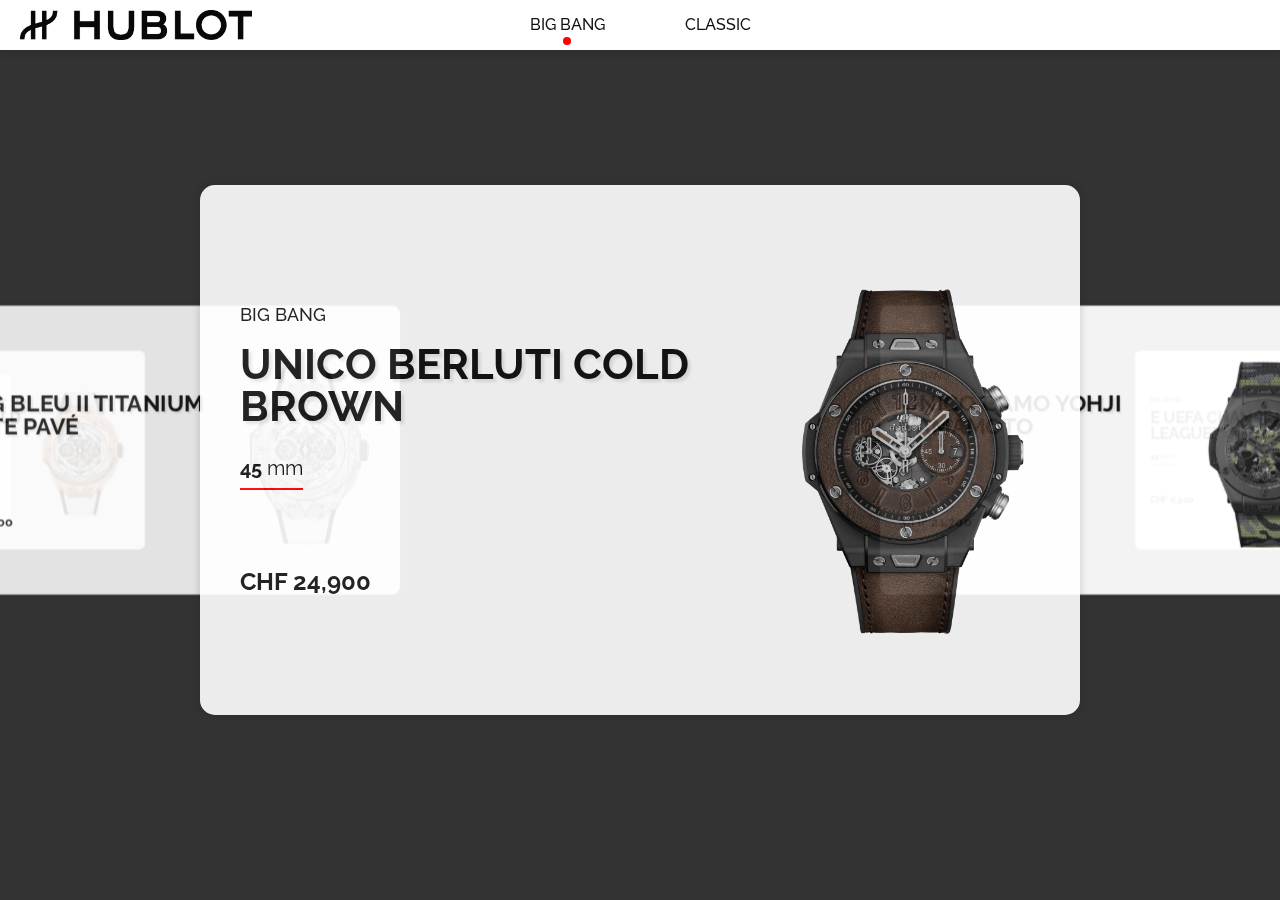
==== html/index02.html @ f22356ae "다른 버전 추가" ====
<!DOCTYPE html>
<html lang="ko">
  <head>
    <meta charset="UTF-8" />
    <meta http-equiv="X-UA-Compatible" content="IE=edge" />
    <meta name="viewport" content="width=device-width, initial-scale=1.0" />
    <title>&#128148;&#128148;&#128148;Hi~~ Clock Gallery</title>
    <link rel="preconnect" href="https://fonts.googleapis.com" />
    <link rel="preconnect" href="https://fonts.gstatic.com" crossorigin />
    <link href="https://fonts.googleapis.com/css2?family=Noto+Sans+KR:wght@100;300;400;500;700;900&family=Raleway:wght@100;200;300;400;500;600;700;800;900&display=swap" rel="stylesheet" />
    <link href="https://fonts.googleapis.com/icon?family=Material+Icons" rel="stylesheet" />
    <link rel="stylesheet" href="../css/reset.css" />
    <link rel="stylesheet" href="../css/common.css" />
    <link rel="stylesheet" href="../css/splitting.css" />
    <link rel="stylesheet" href="../css/swiper-bundle.css" />
    <link rel="stylesheet" href="../css/fullpage.css" />
    <link rel="stylesheet" href="../css/layout.css" />
    <link rel="stylesheet" href="../css/main02.css" />
    <script src="../js/jquery-3.6.0.min.js"></script>
    <script src="../js/js.cookie.min.js"></script>
    <script src="../js/splitting.min.js"></script>
    <script src="../js/swiper-bundle.min.js"></script>
    <script src="../js/gsap/gsap.min.js"></script>
    <script src="../js/gsap/CSSRulePlugin.min.js"></script>
    <script src="../js/fullpage.min.js"></script>
    <script src="../js/fullpage.extensions.min.js"></script>
    <script src="../js/axios.min.js"></script>
    <script src="../js/main02.js" defer></script>
  </head>
  <body>
    <header id="header">
      <h1 id="logo">
        <a href=""><img src="../images/hublot02/logo.png" alt="" /></a>
      </h1>
      <nav id="gnb">
        <ul>
          <li data-json="../data/bigbang.json" class="selected"><a href="">BIG BANG</a></li>
          <li data-json="../data/classic.json"><a href="">CLASSIC</a></li>
        </ul>
      </nav>
    </header>
    <main id="main">
      <ul class="swiper-wrapper" id="clockList"></ul>
      <!-- <div class="section">
        <div class="info">
          <p class="category">BIG BANG</p>
          <h2 class="title">UNICO BERLUTI COLD BROWN</h2>
          <p class="depth">45MM</p>
          <p class="price">CHF 24,900</p>
        </div>
      </div> -->
    </main>
  </body>
</html>
---- css/common.css ----
.checkbox input { display: none; }

.checkbox input:checked ~ .label:before { background-color: #1dcb5d; border: none; content: "\2713"; color: #fff; text-shadow: 1px 1px 0px #107234,2px 2px 0px #107234,3px 3px 0px #107234,4px 4px 0px #107234,5px 5px 0px #107234,6px 6px 0px #107234,7px 7px 0px #107234,8px 8px 0px #107234,9px 9px 0px #107234,10px 10px 0px #107234;; }

.checkbox .label { display: -webkit-box; display: -ms-flexbox; display: flex; -webkit-box-align: center; -ms-flex-align: center; align-items: center; -webkit-user-select: none; -moz-user-select: none; -ms-user-select: none; user-select: none; }

.checkbox .label:before { content: ""; display: -webkit-box; display: -ms-flexbox; display: flex; -webkit-box-pack: center; -ms-flex-pack: center; justify-content: center; -webkit-box-align: center; -ms-flex-align: center; align-items: center; overflow: hidden; width: 24px; height: 24px; border: 2px solid #333; border-radius: 3px; margin-right: 6px; -webkit-box-sizing: border-box; box-sizing: border-box; }
---- css/splitting.css ----
/* Recommended styles for Splitting */
.splitting .word,
.splitting .char {
  display: inline-block;
}

/* Psuedo-element chars */
.splitting .char {
  position: relative;
}

/**
 * Populate the psuedo elements with the character to allow for expanded effects
 * Set to `display: none` by default; just add `display: block` when you want
 * to use the psuedo elements
 */
.splitting .char::before,
.splitting .char::after {
  content: attr(data-char);
  position: absolute;
  top: 0;
  left: 0;
  visibility: hidden;
  transition: inherit;
  user-select: none;
}

/* Expanded CSS Variables */

.splitting {
  /* The center word index */
  --word-center: calc((var(--word-total) - 1) / 2);

  /* The center character index */
  --char-center: calc((var(--char-total) - 1) / 2);

  /* The center character index */
  --line-center: calc((var(--line-total) - 1) / 2);
}

.splitting .word {
  /* Pecent (0-1) of the word's position */
  --word-percent: calc(var(--word-index) / var(--word-total));

  /* Pecent (0-1) of the line's position */
  --line-percent: calc(var(--line-index) / var(--line-total));
}

.splitting .char {
  /* Percent (0-1) of the char's position */
  --char-percent: calc(var(--char-index) / var(--char-total));

  /* Offset from center, positive & negative */
  --char-offset: calc(var(--char-index) - var(--char-center));

  /* Absolute distance from center, only positive */
  --distance: calc(
     (var(--char-offset) * var(--char-offset)) / var(--char-center)
  );

  /* Distance from center where -1 is the far left, 0 is center, 1 is far right */
  --distance-sine: calc(var(--char-offset) / var(--char-center));

  /* Distance from center where 1 is far left/far right, 0 is center */
  --distance-percent: calc((var(--distance) / var(--char-center)));
}
---- css/fullpage.css ----
/*!
 * fullPage 3.1.2
 * https://github.com/alvarotrigo/fullPage.js
 *
 * @license GPLv3 for open source use only
 * or Fullpage Commercial License for commercial use
 * http://alvarotrigo.com/fullPage/pricing/
 *
 * Copyright (C) 2018 http://alvarotrigo.com/fullPage - A project by Alvaro Trigo
 */
html.fp-enabled,
.fp-enabled body {
  margin: 0;
  padding: 0;
  overflow: hidden;

  /*Avoid flicker on slides transitions for mobile phones #336 */
  -webkit-tap-highlight-color: rgba(0, 0, 0, 0);
}
.fp-section {
  position: relative;
  -webkit-box-sizing: border-box; /* Safari<=5 Android<=3 */
  -moz-box-sizing: border-box; /* <=28 */
  box-sizing: border-box;
}
.fp-slide {
  float: left;
}
.fp-slide,
.fp-slidesContainer {
  height: 100%;
  display: block;
}
.fp-slides {
  z-index: 1;
  height: 100%;
  overflow: hidden;
  position: relative;
  -webkit-transition: all 0.3s ease-out; /* Safari<=6 Android<=4.3 */
  transition: all 0.3s ease-out;
}
.fp-section.fp-table,
.fp-slide.fp-table {
  display: table;
  table-layout: fixed;
  width: 100%;
}
.fp-tableCell {
  display: table-cell;
  vertical-align: middle;
  width: 100%;
  height: 100%;
}
.fp-slidesContainer {
  float: left;
  position: relative;
}
.fp-controlArrow {
  -webkit-user-select: none; /* webkit (safari, chrome) browsers */
  -moz-user-select: none; /* mozilla browsers */
  -khtml-user-select: none; /* webkit (konqueror) browsers */
  -ms-user-select: none; /* IE10+ */
  position: absolute;
  z-index: 4;
  top: 50%;
  cursor: pointer;
  width: 0;
  height: 0;
  border-style: solid;
  margin-top: -38px;
  -webkit-transform: translate3d(0, 0, 0);
  -ms-transform: translate3d(0, 0, 0);
  transform: translate3d(0, 0, 0);
}
.fp-controlArrow.fp-prev {
  left: 15px;
  width: 0;
  border-width: 38.5px 34px 38.5px 0;
  border-color: transparent #fff transparent transparent;
}
.fp-controlArrow.fp-next {
  right: 15px;
  border-width: 38.5px 0 38.5px 34px;
  border-color: transparent transparent transparent #fff;
}
.fp-scrollable {
  overflow: hidden;
  position: relative;
}
.fp-scroller {
  overflow: hidden;
}
.iScrollIndicator {
  border: 0 !important;
}
.fp-notransition {
  -webkit-transition: none !important;
  transition: none !important;
}
#fp-nav {
  position: fixed;
  z-index: 100;
  top: 50%;
  opacity: 1;
  transform: translateY(-50%);
  -ms-transform: translateY(-50%);
  -webkit-transform: translate3d(0, -50%, 0);
}
#fp-nav.fp-right {
  right: 50px;
}
#fp-nav.fp-left {
  left: 17px;
}
.fp-slidesNav {
  position: absolute;
  z-index: 4;
  opacity: 1;
  -webkit-transform: translate3d(0, 0, 0);
  -ms-transform: translate3d(0, 0, 0);
  transform: translate3d(0, 0, 0);
  left: 0 !important;
  right: 0;
  margin: 0 auto !important;
}
.fp-slidesNav.fp-bottom {
  bottom: 17px;
}
.fp-slidesNav.fp-top {
  top: 17px;
}
#fp-nav ul,
.fp-slidesNav ul {
  margin: 0;
  padding: 0;
}
#fp-nav ul li,
.fp-slidesNav ul li {
  display: block;
  width: 14px;
  height: 13px;
  margin: 7px;
  position: relative;
}
.fp-slidesNav ul li {
  display: inline-block;
}
#fp-nav ul li a,
.fp-slidesNav ul li a {
  display: block;
  position: relative;
  z-index: 1;
  width: 100%;
  height: 100%;
  cursor: pointer;
  text-decoration: none;
}
#fp-nav ul li a.active span,
.fp-slidesNav ul li a.active span,
#fp-nav ul li:hover a.active span,
.fp-slidesNav ul li:hover a.active span {
  height: 12px;
  width: 12px;
  margin: -6px 0 0 -6px;
  border-radius: 100%;
}
#fp-nav ul li a span,
.fp-slidesNav ul li a span {
  border-radius: 50%;
  position: absolute;
  z-index: 1;
  height: 4px;
  width: 4px;
  border: 0;
  background: #333;
  left: 50%;
  top: 50%;
  margin: -2px 0 0 -2px;
  -webkit-transition: all 0.1s ease-in-out;
  -moz-transition: all 0.1s ease-in-out;
  -o-transition: all 0.1s ease-in-out;
  transition: all 0.1s ease-in-out;
}
#fp-nav ul li:hover a span,
.fp-slidesNav ul li:hover a span {
  width: 10px;
  height: 10px;
  margin: -5px 0px 0px -5px;
}
#fp-nav ul li .fp-tooltip {
  position: absolute;
  top: -2px;
  color: #fff;
  font-size: 14px;
  font-family: arial, helvetica, sans-serif;
  white-space: nowrap;
  max-width: 220px;
  overflow: hidden;
  display: block;
  opacity: 0;
  width: 0;
  cursor: pointer;
}
#fp-nav ul li:hover .fp-tooltip,
#fp-nav.fp-show-active a.active + .fp-tooltip {
  -webkit-transition: opacity 0.2s ease-in;
  transition: opacity 0.2s ease-in;
  width: auto;
  opacity: 1;
}
#fp-nav ul li .fp-tooltip.fp-right {
  right: 20px;
}
#fp-nav ul li .fp-tooltip.fp-left {
  left: 20px;
}
.fp-auto-height.fp-section,
.fp-auto-height .fp-slide,
.fp-auto-height .fp-tableCell {
  height: auto !important;
}

.fp-responsive .fp-auto-height-responsive.fp-section,
.fp-responsive .fp-auto-height-responsive .fp-slide,
.fp-responsive .fp-auto-height-responsive .fp-tableCell {
  height: auto !important;
}

/*Only display content to screen readers*/
.fp-sr-only {
  position: absolute;
  width: 1px;
  height: 1px;
  padding: 0;
  overflow: hidden;
  clip: rect(0, 0, 0, 0);
  white-space: nowrap;
  border: 0;
}
---- css/layout.css ----
html { font-size: 10px; }

body { font-size: 1.6rem; font-family: "Raleway", "Noto Sans KR", sans-serif; color: #111; background: repeating-linear-gradient(90deg, rgba(255, 255, 255, 0.1), rgba(255, 255, 255, 0.1) 1px, 0, transparent 5%) #333; }

a { color: inherit; text-decoration: none; }

button { background: none; border: none; outline: none; }

img { vertical-align: top; }

.hidden { display: none; }

#header { position: fixed; width: 100%; height: 50px; background-color: #fff; -webkit-box-shadow: 0 5px 5px rgba(0, 0, 0, 0.1); box-shadow: 0 5px 5px rgba(0, 0, 0, 0.1); z-index: 100; }

#header #logo { position: absolute; height: 50px; padding: 10px 20px; }

#header #logo img { height: 30px; }

#header #gnb ul { display: -webkit-box; display: -ms-flexbox; display: flex; -webkit-box-pack: center; -ms-flex-pack: center; justify-content: center; }

#header #gnb ul li.selected a:after { opacity: 1; }

#header #gnb ul a { height: 50px; display: -webkit-box; display: -ms-flexbox; display: flex; -webkit-box-align: center; -ms-flex-align: center; align-items: center; font-weight: 500; padding: 0 40px; position: relative; }

#header #gnb ul a:after { content: ""; display: block; width: 8px; height: 8px; background: #f00; border-radius: 100%; position: absolute; bottom: 5px; left: calc(50% - 4px); opacity: 0; -webkit-transition: 0.25s; transition: 0.25s; }
---- css/main02.css ----
#main { display: -webkit-box; display: -ms-flexbox; display: flex; -webkit-box-orient: vertical; -webkit-box-direction: normal; -ms-flex-direction: column; flex-direction: column; -webkit-box-pack: center; -ms-flex-pack: center; justify-content: center; -webkit-box-align: center; -ms-flex-align: center; align-items: center; overflow: hidden; position: fixed; width: 100%; height: 100%; }

#main #clockList { height: auto; }

#main #clockList li { display: -webkit-box; display: -ms-flexbox; display: flex; border-radius: 15px; background-color: #fff; padding: 40px; -webkit-box-shadow: 0 0 10px rgba(0, 0, 0, 0.2); box-shadow: 0 0 10px rgba(0, 0, 0, 0.2); -webkit-box-pack: justify; -ms-flex-pack: justify; justify-content: space-between; -webkit-box-align: center; -ms-flex-align: center; align-items: center; width: 800px; height: 450px; }

#main #clockList li .info .category { font-size: 18px; font-weight: 500; margin-bottom: 20px; }

#main #clockList li .info .title { font-size: 42px; font-weight: 700; margin-bottom: 30px; text-shadow: 3px 3px 3px rgba(0, 0, 0, 0.1); }

#main #clockList li .info .depth { font-size: 20px; padding-bottom: 10px; margin-bottom: 80px; border-bottom: 2px solid #f00; display: inline-block; }

#main #clockList li .info .depth strong { font-weight: 700; }

#main #clockList li .info .price { font-size: 24px; font-weight: 700; }

#main #clockList li .img img { height: 400px; }
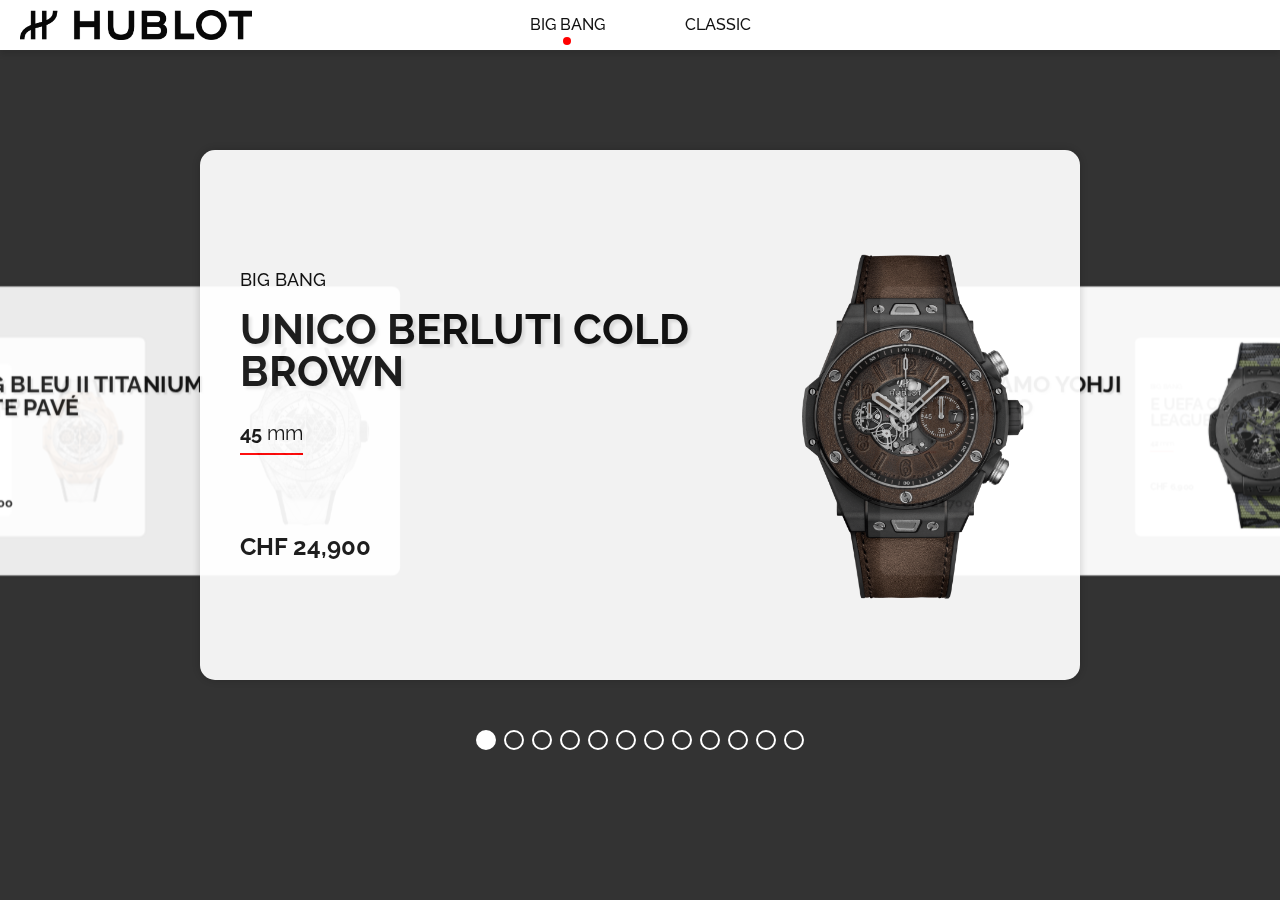
==== commit ac725e01: "pagination 추가" ====
--- a/html/index02.html
+++ b/html/index02.html
@@ -41,14 +41,7 @@
     </header>
     <main id="main">
       <ul class="swiper-wrapper" id="clockList"></ul>
-      <!-- <div class="section">
-        <div class="info">
-          <p class="category">BIG BANG</p>
-          <h2 class="title">UNICO BERLUTI COLD BROWN</h2>
-          <p class="depth">45MM</p>
-          <p class="price">CHF 24,900</p>
-        </div>
-      </div> -->
+      <div class="pagination"></div>
     </main>
   </body>
 </html>
--- a/css/main02.css
+++ b/css/main02.css
@@ -15,3 +15,9 @@
 #main #clockList li .info .price { font-size: 24px; font-weight: 700; }
 
 #main #clockList li .img img { height: 400px; }
+
+#main .pagination { display: -webkit-box; display: -ms-flexbox; display: flex; -webkit-box-pack: center; -ms-flex-pack: center; justify-content: center; margin-top: 50px; }
+
+#main .pagination .swiper-pagination-bullet { width: 16px; height: 16px; border: 2px solid #fff; opacity: 1; background-color: transparent; -webkit-transition: 0.25s; transition: 0.25s; }
+
+#main .pagination .swiper-pagination-bullet-active { background-color: #fff; }
